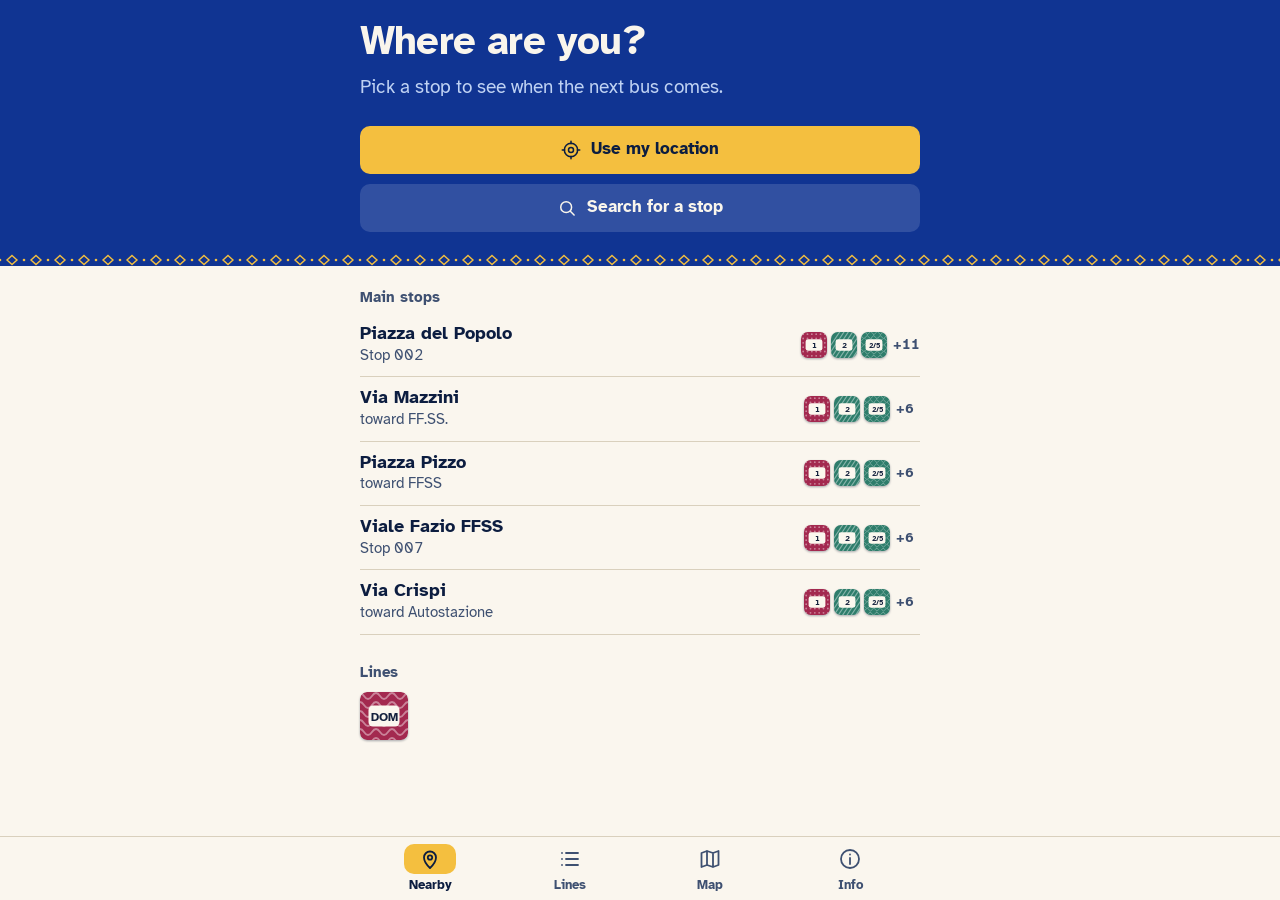
==== index.html @ 6d6ad67c "Aggiunge la PWA Marsala TPL: orari, linee, mappa e bus in servizio App statica mobile-first per il t" ====
<!doctype html>
<html lang="it">
<head>
<meta charset="utf-8">
<meta name="viewport" content="width=device-width, initial-scale=1, viewport-fit=cover">
<title>Marsala TPL</title>
<meta name="description" content="Orari e fermate del trasporto pubblico locale di Marsala: quando passa il prossimo bus, anche offline.">
<meta name="theme-color" content="#1B3A94">
<meta name="color-scheme" content="light dark">
<link rel="manifest" href="manifest.webmanifest">
<link rel="icon" href="img/favicon.ico" sizes="any">
<link rel="icon" type="image/png" href="img/favicon.png">
<link rel="apple-touch-icon" href="img/icon-192.png">
<link rel="preload" href="fonts/atkinson-hyperlegible-700.woff2" as="font" type="font/woff2" crossorigin>
<link rel="preload" href="dati/app.json" as="fetch" crossorigin>
<link rel="stylesheet" href="css/app.css">
</head>
<body>
<a class="skip" href="#app">Vai al contenuto</a>
<main id="app" class="app" tabindex="-1"><p class="boot" role="status">Marsala TPL…</p></main>
<nav id="tabs" class="tabs" aria-label="Marsala TPL"></nav>
<noscript><p class="boot">Per usare Marsala TPL serve JavaScript.</p></noscript>
<script type="module" src="js/app.js"></script>
</body>
</html>
---- css/app.css ----
/* Marsala TPL — direzione "maiolica siciliana".
   Smalto bianco caldo, cobalto a scala di pagina, ocra per il prossimo bus, verde rame per i mezzi in movimento,
   terracotta per gli avvisi. Atkinson Hyperlegible: pensato per la leggibilità, anche al sole. */

@font-face { font-family: "Atkinson Hyperlegible"; src: url("../fonts/atkinson-hyperlegible-400.woff2") format("woff2"); font-weight: 400; font-display: swap; }
@font-face { font-family: "Atkinson Hyperlegible"; src: url("../fonts/atkinson-hyperlegible-700.woff2") format("woff2"); font-weight: 700; font-display: swap; }

:root {
  color-scheme: light dark;
  /* chiaro: smalto */
  --glaze: oklch(97.5% 0.012 85);
  --glaze-2: oklch(94.5% 0.02 85);
  --ink: oklch(24% 0.07 262);
  --ink-2: oklch(43% 0.06 262);
  --line: oklch(86% 0.028 85);
  --edge: oklch(58% 0.05 262);
  --cobalt: oklch(37% 0.16 264);
  --cobalt-hi: oklch(48% 0.18 262);
  --on-cobalt: oklch(97% 0.012 85);
  --on-cobalt-2: oklch(86% 0.05 262);
  --ocra: oklch(83% 0.15 85);
  --ocra-soft: oklch(94% 0.06 88);
  --rame: oklch(50% 0.1 172);
  --terra: oklch(48% 0.15 38);
  --terra-soft: oklch(94% 0.04 45);
  --focus: oklch(48% 0.18 262);

  --r: 10px;
  --tabs-h: 64px;
  --col: 560px;
  --gut: max(16px, calc((100% - var(--col)) / 2));
  --font: "Atkinson Hyperlegible", system-ui, -apple-system, "Segoe UI", Roboto, sans-serif;
  --ease: cubic-bezier(0.16, 1, 0.3, 1);
}

@media (prefers-color-scheme: dark) {
  :root:not([data-theme="light"]) {
    --glaze: oklch(19% 0.045 264);
    --glaze-2: oklch(25% 0.055 264);
    --ink: oklch(95% 0.012 85);
    --ink-2: oklch(77% 0.04 262);
    --line: oklch(33% 0.055 264);
    --edge: oklch(58% 0.07 264);
    --cobalt: oklch(31% 0.15 264);
    --cobalt-hi: oklch(72% 0.13 262);
    --ocra-soft: oklch(30% 0.05 85);
    --rame: oklch(70% 0.11 172);
    --terra: oklch(74% 0.13 45);
    --terra-soft: oklch(28% 0.06 40);
    --focus: oklch(80% 0.12 262);
  }
}
:root[data-theme="dark"] {
  --glaze: oklch(19% 0.045 264);
  --glaze-2: oklch(25% 0.055 264);
  --ink: oklch(95% 0.012 85);
  --ink-2: oklch(77% 0.04 262);
  --line: oklch(33% 0.055 264);
  --edge: oklch(58% 0.07 264);
  --cobalt: oklch(31% 0.15 264);
  --cobalt-hi: oklch(72% 0.13 262);
  --ocra-soft: oklch(30% 0.05 85);
  --rame: oklch(70% 0.11 172);
  --terra: oklch(74% 0.13 45);
  --terra-soft: oklch(28% 0.06 40);
  --focus: oklch(80% 0.12 262);
}

*, *::before, *::after { box-sizing: border-box; }
html { -webkit-text-size-adjust: 100%; text-size-adjust: 100%; scrollbar-color: var(--line) transparent; }
body {
  margin: 0; min-height: 100dvh; background: var(--glaze); color: var(--ink);
  font: 400 17px/1.45 var(--font); font-variant-numeric: tabular-nums;
  -webkit-tap-highlight-color: transparent;
}
::selection { background: var(--ocra); color: oklch(24% 0.07 262); }
input { caret-color: var(--cobalt-hi); accent-color: var(--cobalt); }
a { color: inherit; }
button { font: inherit; color: inherit; }
:focus-visible { outline: 3px solid var(--focus); outline-offset: 2px; border-radius: 4px; }
.hero :focus-visible { outline-color: var(--ocra); }
.ico { flex: none; }
.tile { flex: none; display: block; border-radius: 7px; filter: drop-shadow(0 1px 1px oklch(20% 0.05 262 / 0.35)); }
.sr { position: absolute; width: 1px; height: 1px; overflow: hidden; clip-path: inset(50%); white-space: nowrap; }
.skip { position: absolute; left: 8px; top: -60px; z-index: 10; background: var(--ocra); color: oklch(24% 0.07 262); padding: 10px 14px; border-radius: var(--r); }
.skip:focus { top: 8px; }
.boot { padding: 40px var(--gut); color: var(--ink-2); }
.muted { color: var(--ink-2); }

/* ---------- guscio ---------- */
.app { display: block; padding-bottom: calc(var(--tabs-h) + env(safe-area-inset-bottom) + 28px); outline: none; }
.app > * { padding-inline: var(--gut); }
.app > .map-wrap { padding: 0; }

.tabs {
  position: fixed; inset: auto 0 0 0; z-index: 5; display: grid; grid-template-columns: repeat(4, 1fr);
  min-height: calc(var(--tabs-h) + env(safe-area-inset-bottom)); padding-bottom: env(safe-area-inset-bottom);
  padding-inline: max(0px, calc((100% - var(--col)) / 2));
  background: var(--glaze); border-top: 1px solid var(--line);
}
.tabs a { display: flex; flex-direction: column; align-items: center; justify-content: center; gap: 2px; min-height: 48px; padding: 6px 0 4px; text-decoration: none; color: var(--ink-2); font-size: 13px; font-weight: 700; }
.tabs a .ico { padding: 3px 14px; box-sizing: content-box; border-radius: var(--r); transition: background-color 0.2s var(--ease); }
.tabs a[aria-current] { color: var(--ink); }
.tabs a[aria-current] .ico { background: var(--ocra); color: oklch(24% 0.07 262); }

/* ---------- campo cobalto ---------- */
.hero {
  position: relative; background: var(--cobalt); color: var(--on-cobalt);
  padding-top: calc(env(safe-area-inset-top) + 20px); padding-bottom: 34px;
}
/* striscia di piastrelle sul bordo inferiore del campo: il colore segue lo stato (ok / avviso / offline) */
.hero { --strip: oklch(83% 0.15 85); overflow: hidden; }
.hero[data-strip="warn"] { --strip: oklch(74% 0.15 45); }
.hero[data-strip="offline"] { --strip: oklch(80% 0.04 262); }
.hero::after {
  content: ""; position: absolute; left: 0; right: 0; bottom: 0; height: 12px; background: var(--strip);
  -webkit-mask: url("data:image/svg+xml,%3Csvg xmlns='http://www.w3.org/2000/svg' width='24' height='12' viewBox='0 0 24 12'%3E%3Cpath d='M12 1.500l5 4.500-5 4.500-5-4.500z' fill='none' stroke='%23000' stroke-width='1.400'/%3E%3Ccircle cx='0' cy='6' r='1.300'/%3E%3Ccircle cx='24' cy='6' r='1.300'/%3E%3C/svg%3E") repeat-x left center / 24px 12px;
  mask: url("data:image/svg+xml,%3Csvg xmlns='http://www.w3.org/2000/svg' width='24' height='12' viewBox='0 0 24 12'%3E%3Cpath d='M12 1.500l5 4.500-5 4.500-5-4.500z' fill='none' stroke='%23000' stroke-width='1.400'/%3E%3Ccircle cx='0' cy='6' r='1.300'/%3E%3Ccircle cx='24' cy='6' r='1.300'/%3E%3C/svg%3E") repeat-x left center / 24px 12px;
}
.hero[data-strip="offline"]::after { opacity: 0.6; }
/* campo di motivo: stesso disegno della piastrella della linea, grande e tenue */
.hero > * { position: relative; }
.hero > .field { position: absolute; right: -50px; top: -30px; width: 380px; height: 380px; color: var(--on-cobalt); opacity: 0.2; pointer-events: none; -webkit-mask-image: radial-gradient(circle at 78% 30%, #000 8%, transparent 62%); mask-image: radial-gradient(circle at 78% 30%, #000 8%, transparent 62%); }
.hero-top { display: flex; align-items: flex-start; justify-content: space-between; gap: 12px; }
.stopname { min-width: 0; }
.stopname h1 { margin: 0; font-size: 22px; line-height: 1.15; font-weight: 700; text-wrap: balance; overflow-wrap: anywhere; }
.dir { margin: 4px 0 0; font-size: 16px; color: var(--on-cobalt-2); }
.hero-actions { display: flex; gap: 6px; flex: none; }
.icon-btn {
  display: grid; place-items: center; width: 44px; height: 44px; border: 0; border-radius: var(--r); cursor: pointer;
  background: oklch(100% 0 0 / 0.12); color: var(--on-cobalt); transition: background-color 0.15s;
}
.icon-btn:hover { background: oklch(100% 0 0 / 0.2); }
.icon-btn[aria-pressed="true"] { color: var(--ocra); }

.next { margin-top: 22px; }
.next-line { display: flex; align-items: center; gap: 12px; }
.next-head { margin: 0; font-size: 20px; line-height: 1.2; font-weight: 700; text-wrap: balance; overflow-wrap: anywhere; }
.next-when { display: flex; align-items: baseline; gap: 10px; margin: 6px 0 0; color: var(--ocra); line-height: 1; }
.next-when .num { font-size: clamp(64px, 22vw, 96px); font-weight: 700; letter-spacing: -0.03em; }
.next-when .unit { font-size: 28px; font-weight: 700; color: var(--on-cobalt); }
.next-sub { display: flex; align-items: center; gap: 8px; margin: 12px 0 0; font-size: 16px; color: var(--on-cobalt-2); }
.next-empty { padding-top: 6px; }
.empty-title { margin: 0; font-size: 24px; line-height: 1.2; font-weight: 700; text-wrap: balance; }
.empty-sub { margin: 8px 0 0; font-size: 18px; color: var(--ocra); }
.block .empty-title { color: var(--ink); }

.hero-first h1 { margin: 0; font-size: 40px; line-height: 1.05; font-weight: 700; letter-spacing: -0.02em; }
.lead { margin: 12px 0 0; font-size: 19px; color: var(--on-cobalt-2); max-width: 32ch; }
.hero-line { padding-bottom: 30px; }
.back { display: inline-flex; align-items: center; gap: 4px; min-height: 44px; margin-left: -6px; padding-right: 10px; text-decoration: none; color: var(--on-cobalt-2); font-weight: 700; }
.line-head { display: flex; align-items: center; gap: 14px; margin: 6px 0 18px; }
.line-head h1 { margin: 0; font-size: 24px; line-height: 1.15; font-weight: 700; text-wrap: balance; }

/* ---------- pulsanti ---------- */
.btn {
  display: inline-flex; align-items: center; justify-content: center; gap: 10px; min-height: 48px; padding: 0 18px;
  border: 0; border-radius: var(--r); background: var(--cobalt); color: var(--on-cobalt); font-weight: 700; font-size: 17px; text-decoration: none; cursor: pointer;
  transition: transform 0.15s var(--ease), background-color 0.15s;
}
.btn:active { transform: translateY(1px); }
.btn-quiet { background: var(--glaze-2); color: var(--ink); }
.btn-on-field { background: var(--ocra); color: oklch(24% 0.07 262); }
.actions { display: flex; flex-wrap: wrap; gap: 10px; padding-block: 20px 4px; }
.actions-hero { flex-direction: column; align-items: stretch; padding: 24px 0 0; }
.actions-hero .btn-quiet { background: oklch(100% 0 0 / 0.14); color: var(--on-cobalt); }
.actions-hero .btn:first-child { background: var(--ocra); color: oklch(24% 0.07 262); }
.note { margin: 10px 0 0; color: var(--ink-2); font-size: 16px; }
.note-hero { color: var(--on-cobalt-2); }

/* ---------- avvisi ---------- */
.banner { margin: 0; padding-block: 11px; background: var(--ocra-soft); color: var(--ink); font-size: 15px; font-weight: 700; }
.banner.warn { background: var(--terra-soft); color: var(--terra); }

/* ---------- liste ---------- */
.block { padding-block: 22px 6px; }
.block h2 { margin: 26px 0 6px; font-size: 15px; line-height: 1.3; font-weight: 700; color: var(--ink-2); }
.block > h2:first-child, .block > .h1 + h2 { margin-top: 0; }
.h1 { margin: 0 0 18px; font-size: 30px; line-height: 1.1; font-weight: 700; letter-spacing: -0.01em; }
.plain { list-style: none; margin: 0; padding: 0; }
.dim .row-title { color: var(--ink-2); }

.dep-link, .row {
  display: grid; align-items: center; gap: 14px; min-height: 64px; padding-block: 10px; text-decoration: none;
  border-bottom: 1px solid var(--line);
}
.dep-link { grid-template-columns: auto 1fr auto; }
.deps { margin-inline: calc(var(--gut) * -1); }
.deps .dep-link { margin-inline: var(--gut); }
.dep-main { display: flex; flex-direction: column; min-width: 0; }
.dep-when { display: flex; flex-direction: column; align-items: flex-end; line-height: 1.15; }
.dep-first { font-size: 24px; font-weight: 700; letter-spacing: -0.01em; }
.dep-second { font-size: 15px; color: var(--ink-2); }
.dep-head { font-size: 18px; font-weight: 700; line-height: 1.2; overflow-wrap: anywhere; }

.row { grid-template-columns: 1fr auto; }
.row:has(> .tile) { grid-template-columns: auto 1fr auto; }
.row-main { display: flex; flex-direction: column; min-width: 0; }
.row-title { font-size: 18px; font-weight: 700; line-height: 1.2; overflow-wrap: anywhere; }
.row-sub { font-size: 15px; color: var(--ink-2); }
.row-tiles { display: flex; align-items: center; justify-content: flex-end; gap: 4px; }
.more { min-width: 26px; padding-left: 2px; font-size: 14px; font-weight: 700; color: var(--ink-2); }
.chev { color: var(--ink-2); display: grid; }
.row:hover .row-title, .dep-link:hover .dep-head { text-decoration: underline; text-underline-offset: 3px; }

.tile-row { list-style: none; display: flex; flex-wrap: wrap; gap: 8px; margin: 10px 0 0; padding: 0; }
.tile-row a { display: block; border-radius: 8px; }

/* ---------- ricerca ---------- */
.field { display: flex; align-items: center; gap: 10px; min-height: 52px; padding: 0 14px; border: 2px solid var(--edge); border-radius: var(--r); background: var(--glaze-2); color: var(--ink-2); }
.field:focus-within { border-color: var(--cobalt-hi); color: var(--ink); }
.field input { flex: 1; min-width: 0; border: 0; outline: 0; background: transparent; color: var(--ink); font: inherit; font-size: 18px; padding: 12px 0; }
.field input::placeholder { color: var(--ink-2); opacity: 0.8; }
#results { margin-top: 10px; }

/* ---------- linea ---------- */
.seg { display: flex; gap: 0; margin-block: 18px 0; }
.seg button { flex: 1; min-height: 48px; padding: 6px 10px; border: 2px solid var(--cobalt-hi); background: transparent; color: var(--ink); font-weight: 700; font-size: 15px; line-height: 1.2; cursor: pointer; text-wrap: balance; }
.seg button:first-child { border-radius: var(--r) 0 0 var(--r); }
.seg button:last-child { border-radius: 0 var(--r) var(--r) 0; }
.seg button + button { border-left-width: 0; }
.seg button[aria-selected="true"], .seg button[aria-checked="true"] { background: var(--cobalt); border-color: var(--cobalt); color: var(--on-cobalt); }
.seg-inline { padding-inline: 0; margin-block: 6px 0; }
.app > .seg { padding-inline: var(--gut); }

.chips { list-style: none; display: flex; gap: 8px; margin: 8px calc(var(--gut) * -1) 0; padding: 4px var(--gut) 8px; overflow-x: auto; scroll-snap-type: x proximity; }
.chips li { scroll-snap-align: start; }
.chips button { min-width: 64px; min-height: 44px; padding: 0 12px; border: 2px solid var(--edge); border-radius: var(--r); background: var(--glaze); font-size: 17px; font-weight: 700; cursor: pointer; }
.chips button[aria-selected="true"] { background: var(--ocra); border-color: var(--ocra); color: oklch(24% 0.07 262); }

.route-stops { list-style: none; margin: 8px 0 0; padding: 0; }
.route-stops li { position: relative; padding-left: 30px; }
.route-stops li::before { content: ""; position: absolute; left: 7px; top: 0; bottom: 0; width: 2px; background: var(--cobalt-hi); opacity: 0.55; }
.route-stops li.first::before { top: 50%; }
.route-stops li.last::before { bottom: 50%; }
.route-stops li::after { content: ""; position: absolute; left: 2px; top: 50%; width: 12px; height: 12px; margin-top: -6px; border-radius: 50%; background: var(--glaze); border: 3px solid var(--cobalt-hi); }
.route-stops li.first::after, .route-stops li.last::after { background: var(--cobalt); }
.route-stops a { display: flex; align-items: center; justify-content: space-between; gap: 12px; min-height: 48px; padding-block: 8px; text-decoration: none; }
.route-stops .st-time { font-weight: 700; }
.route-stops li.past a { color: var(--ink-2); }

/* ---------- mappa ---------- */
.map-wrap { position: relative; height: calc(100dvh - var(--tabs-h) - env(safe-area-inset-bottom)); margin-bottom: calc(-1 * (var(--tabs-h) + env(safe-area-inset-bottom) + 28px)); }
#map { position: absolute; inset: 0; }
.map-bar { position: absolute; left: 12px; right: 64px; top: calc(env(safe-area-inset-top) + 12px); }
.chip { display: inline-flex; align-items: center; gap: 8px; margin: 0; padding: 9px 14px; border-radius: var(--r); background: var(--glaze); color: var(--ink); font-size: 15px; font-weight: 700; line-height: 1.25; box-shadow: 0 2px 10px oklch(20% 0.05 262 / 0.28); }
.chip.live::before { content: ""; width: 12px; height: 12px; border-radius: 50%; background: var(--rame); box-shadow: 0 0 0 3px var(--glaze), 0 0 0 5px var(--rame); margin-right: 4px; }
.map-msg { position: absolute; inset: 40% 24px auto; margin: 0; padding: 16px; border-radius: var(--r); background: var(--glaze); text-align: center; font-weight: 700; box-shadow: 0 2px 10px oklch(20% 0.05 262 / 0.28); }

#toast { position: fixed; left: 50%; bottom: calc(var(--tabs-h) + env(safe-area-inset-bottom) + 16px); transform: translate(-50%, 12px); margin: 0; padding: 12px 18px; border-radius: var(--r); background: var(--ink); color: var(--glaze); font-weight: 700; opacity: 0; pointer-events: none; transition: opacity 0.2s, transform 0.3s var(--ease); z-index: 9; }
#toast.show { opacity: 1; transform: translate(-50%, 0); }

/* ---------- movimento: un solo momento, all'apertura di una schermata ---------- */
@keyframes rise { from { opacity: 0; transform: translateY(14px); } to { opacity: 1; transform: none; } }
.app.enter .next-when .num, .app.enter .empty-title { animation: rise 0.55s var(--ease) both; }
.app.enter .next-head { animation: rise 0.45s var(--ease) both; }

@media (prefers-reduced-motion: reduce) {
  *, *::before, *::after { animation: none !important; transition: none !important; }
}
@media (min-width: 700px) {
  .next-when .num { font-size: 96px; }
  .stopname h1 { font-size: 30px; }
}
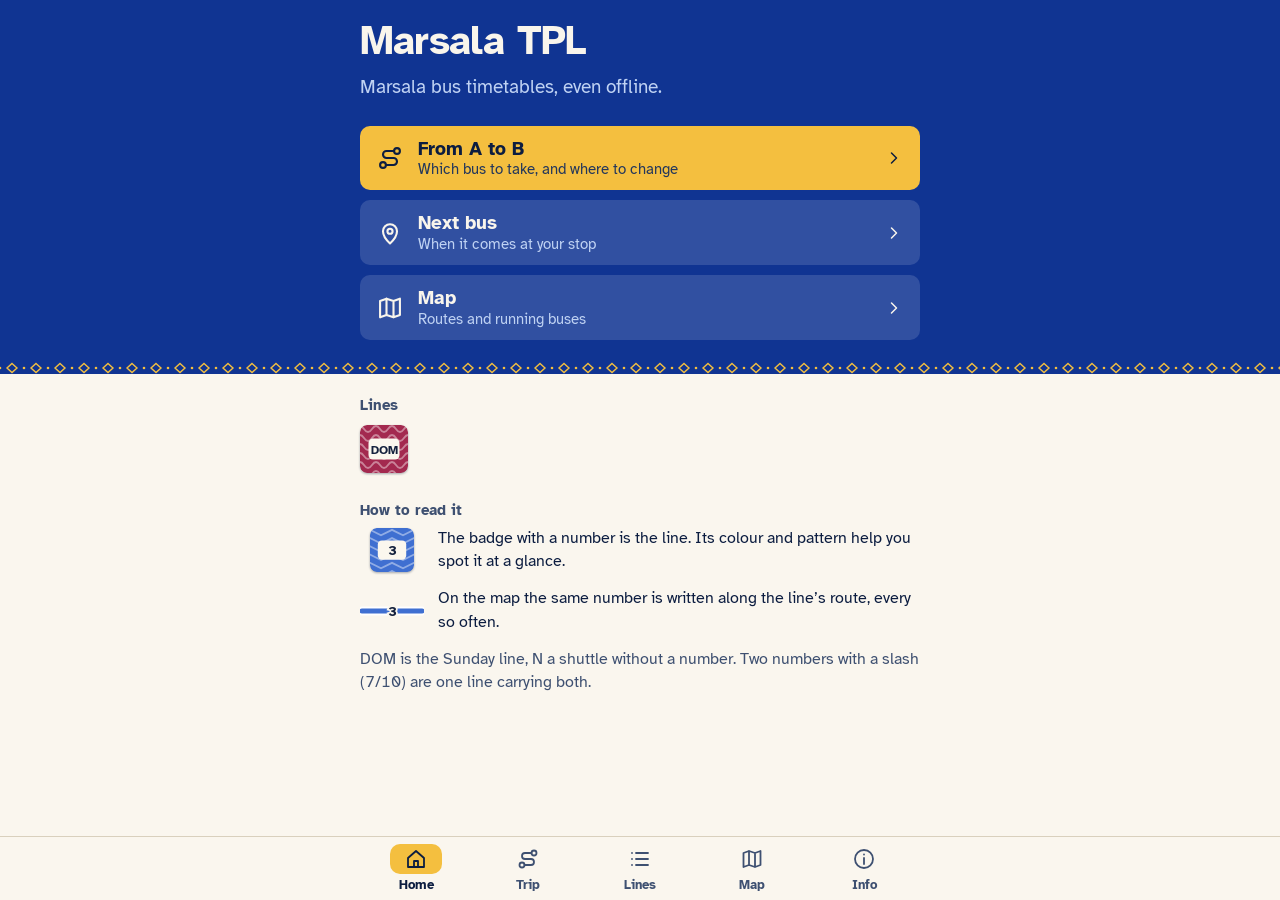
==== commit d4eb8650: "upgrade" ====
--- a/index.html
+++ b/index.html
@@ -14,6 +14,17 @@
 <link rel="preload" href="fonts/atkinson-hyperlegible-700.woff2" as="font" type="font/woff2" crossorigin>
 <link rel="preload" href="dati/app.json" as="fetch" crossorigin>
 <link rel="stylesheet" href="css/app.css">
+
+	 <!-- Google tag (gtag.js) -->
+<script async src="https://www.googletagmanager.com/gtag/js?id=G-KHR1GHDRQS"></script>
+<script>
+  window.dataLayer = window.dataLayer || [];
+  function gtag(){dataLayer.push(arguments);}
+  gtag('js', new Date());
+
+  gtag('config', 'G-KHR1GHDRQS');
+</script>	
+
 </head>
 <body>
 <a class="skip" href="#app">Vai al contenuto</a>
--- a/css/app.css
+++ b/css/app.css
@@ -93,7 +93,7 @@
 .app > .map-wrap { padding: 0; }
 
 .tabs {
-  position: fixed; inset: auto 0 0 0; z-index: 5; display: grid; grid-template-columns: repeat(4, 1fr);
+  position: fixed; inset: auto 0 0 0; z-index: 5; display: grid; grid-template-columns: repeat(5, 1fr);
   min-height: calc(var(--tabs-h) + env(safe-area-inset-bottom)); padding-bottom: env(safe-area-inset-bottom);
   padding-inline: max(0px, calc((100% - var(--col)) / 2));
   background: var(--glaze); border-top: 1px solid var(--line);
@@ -262,3 +262,103 @@
   .next-when .num { font-size: 96px; }
   .stopname h1 { font-size: 30px; }
 }
+
+/* ---------- home ---------- */
+.hero-first .home-cards { display: grid; gap: 10px; margin-top: 24px; padding: 0; }
+.card {
+  display: grid; grid-template-columns: auto 1fr auto; align-items: center; gap: 14px; min-height: 64px; padding: 12px 16px;
+  border-radius: var(--r); background: oklch(100% 0 0 / 0.14); color: var(--on-cobalt); text-decoration: none;
+  transition: transform 0.15s var(--ease), background-color 0.15s;
+}
+.card:hover { background: oklch(100% 0 0 / 0.22); }
+.card:active { transform: translateY(1px); }
+.card-text { display: flex; flex-direction: column; min-width: 0; line-height: 1.2; }
+.card-text b { font-size: 19px; }
+.card-text small { font-size: 15px; color: var(--on-cobalt-2); }
+.card-main { background: var(--ocra); color: oklch(24% 0.07 262); }
+.card-main:hover { background: var(--ocra); filter: brightness(1.04); }
+.card-main .card-text small { color: oklch(34% 0.07 262); }
+.howto { display: grid; gap: 14px; }
+.how-row { display: grid; grid-template-columns: 64px 1fr; align-items: center; gap: 14px; }
+.how-row p, .howto > p { margin: 0; font-size: 16px; }
+.how-row .tile { justify-self: center; }
+.sample { display: block; }
+
+/* ---------- pianificatore ---------- */
+.plan-h1 { margin: 6px 0 0; font-size: 32px; line-height: 1.1; font-weight: 700; letter-spacing: -0.01em; }
+.hero-plan .lead { max-width: 40ch; font-size: 17px; }
+.plan-form { padding-top: 20px; }
+.pf-label { display: block; margin-bottom: 6px; font-size: 15px; font-weight: 700; color: var(--ink-2); }
+.pf-list { margin-top: 2px; }
+.pf-list:empty { display: none; }
+.row-btn { width: 100%; border: 0; border-bottom: 1px solid var(--line); background: transparent; text-align: left; cursor: pointer; color: inherit; font: inherit; }
+.row-btn .row-title { display: inline-flex; align-items: center; gap: 8px; }
+.swap-row { display: flex; justify-content: flex-end; margin: 2px 0; }
+.icon-btn-quiet { background: var(--glaze-2); color: var(--ink); font-size: 26px; line-height: 1; }
+.icon-btn-quiet:hover { background: var(--line); }
+.pf-time { display: flex; flex-wrap: wrap; align-items: center; gap: 12px; margin-top: 14px; }
+.pf-time .seg { margin: 0; }
+.time-in { min-height: 48px; padding: 0 12px; border: 2px solid var(--edge); border-radius: var(--r); background: var(--glaze-2); color: var(--ink); font: inherit; font-size: 18px; font-weight: 700; }
+.time-in[hidden] { display: none; }
+.plan-out { padding-top: 8px; }
+.opts { display: grid; gap: 12px; }
+.opt { border: 2px solid var(--line); border-radius: var(--r); background: var(--glaze); }
+.opt[open] { border-color: var(--cobalt-hi); }
+.opt summary { display: flex; flex-wrap: wrap; align-items: center; justify-content: space-between; gap: 8px 12px; min-height: 64px; padding: 12px 14px; cursor: pointer; list-style: none; }
+.opt summary::-webkit-details-marker { display: none; }
+.opt-head { display: flex; flex-direction: column; line-height: 1.2; }
+.opt-time { font-size: 22px; font-weight: 700; letter-spacing: -0.01em; }
+.opt-meta { font-size: 15px; color: var(--ink-2); }
+.opt-tiles { display: flex; align-items: center; gap: 4px; }
+.plus { color: var(--ink-2); font-weight: 700; }
+.steps { list-style: none; margin: 0; padding: 4px 14px 16px; }
+.step { position: relative; display: grid; grid-template-columns: 34px 1fr; gap: 10px; padding-block: 8px; font-size: 16px; }
+.step::before { content: ""; position: absolute; left: 16px; top: 0; bottom: 0; width: 2px; background: var(--cobalt-hi); opacity: 0.4; }
+.step:first-child::before { top: 20px; }
+.step-end::before { bottom: calc(100% - 20px); }
+.step-dot { justify-self: center; align-self: start; margin-top: 7px; width: 10px; height: 10px; border-radius: 50%; background: var(--glaze); border: 3px solid var(--cobalt-hi); position: relative; z-index: 1; }
+.step-tile { position: relative; z-index: 1; }
+.step-body { display: flex; flex-direction: column; gap: 2px; min-width: 0; overflow-wrap: anywhere; }
+.step-sub { font-size: 15px; color: var(--ink-2); }
+.step-walk .step-body { color: var(--ink-2); }
+
+/* ---------- mappa: legenda e logo ---------- */
+.legend-btn {
+  position: absolute; left: 12px; bottom: 28px; display: inline-flex; align-items: center; gap: 8px; min-height: 44px; padding: 0 14px;
+  border: 0; border-radius: var(--r); background: var(--glaze); color: var(--ink); font-weight: 700; font-size: 15px; cursor: pointer;
+  box-shadow: 0 2px 10px oklch(20% 0.05 262 / 0.28);
+}
+.legend {
+  position: absolute; left: 12px; right: 12px; bottom: 82px; max-width: 420px; padding: 14px 16px 16px; border-radius: var(--r);
+  background: var(--glaze); color: var(--ink); box-shadow: 0 4px 18px oklch(20% 0.05 262 / 0.35); max-height: calc(100% - 160px); overflow: auto;
+}
+.legend[hidden] { display: none; }
+.legend-top { display: flex; align-items: center; justify-content: space-between; }
+.legend-top h2 { margin: 0; font-size: 18px; }
+.legend-list { list-style: none; margin: 10px 0 8px; padding: 0; display: grid; gap: 8px; }
+.legend-list li { display: grid; grid-template-columns: 64px 1fr; align-items: center; gap: 12px; font-size: 16px; }
+.legend .muted { margin: 0; font-size: 14px; }
+.dot { display: block; justify-self: center; border-radius: 50%; }
+/* Sagome bus della legenda: stessi colori della mappa (senza linea: inchiostro; in scuro ocra con muso chiaro). */
+.bus-unk { fill: #14213D; }
+.bus-idle { fill: #8A93A6; fill-opacity: 0.6; }
+.bus-nose { fill: #14213D; }
+@media (prefers-color-scheme: dark) { :root:not([data-theme="light"]) .bus-unk { fill: #F2C14E; } :root:not([data-theme="light"]) .bus-nose { fill: #FBF7EE; } }
+:root[data-theme="dark"] .bus-unk { fill: #F2C14E; }
+:root[data-theme="dark"] .bus-nose { fill: #FBF7EE; }
+.dot-stop { width: 10px; height: 10px; background: #FBF7EE; box-shadow: 0 0 0 2px #1B3A94; }
+.dot-me { width: 14px; height: 14px; background: #1B3A94; box-shadow: 0 0 0 3px #fff, 0 0 0 10px rgb(27 58 148 / 0.22); }
+.osd { position: absolute; right: 10px; bottom: 36px; display: block; padding: 5px; border-radius: var(--r); background: oklch(100% 0 0 / 0.92); box-shadow: 0 2px 10px oklch(20% 0.05 262 / 0.28); line-height: 0; }
+.osd img { display: block; width: 36px; height: auto; }
+.pf-time .seg button { white-space: nowrap; padding-inline: 18px; }
+
+/* Mezzo sulla linea */
+.bus-track p { margin: 0 0 6px; }
+.bus-track { position: sticky; top: 0; z-index: 5; background: var(--glaze); border-bottom: 2px solid var(--line); }
+.bus-where { display: flex; align-items: center; gap: 10px; font-size: 1.25rem; font-weight: 700; color: var(--ink); }
+.bus-meta { color: var(--ink-2); font-size: 0.875rem; }
+.route-stops li.here a { font-weight: 700; }
+.route-stops li.here::after { background: var(--ocra); border-color: var(--cobalt); box-shadow: 0 0 0 4px rgba(242, 193, 78, 0.45); }
+.route-stops li.bus-between { padding-block: 6px; min-height: 36px; display: flex; align-items: center; font-weight: 700; }
+.route-stops li.bus-between::after { display: none; }
+.route-stops li.bus-between span { display: inline-flex; align-items: center; gap: 6px; background: var(--ocra); color: oklch(24% 0.07 262); padding: 4px 10px; border-radius: 999px; }
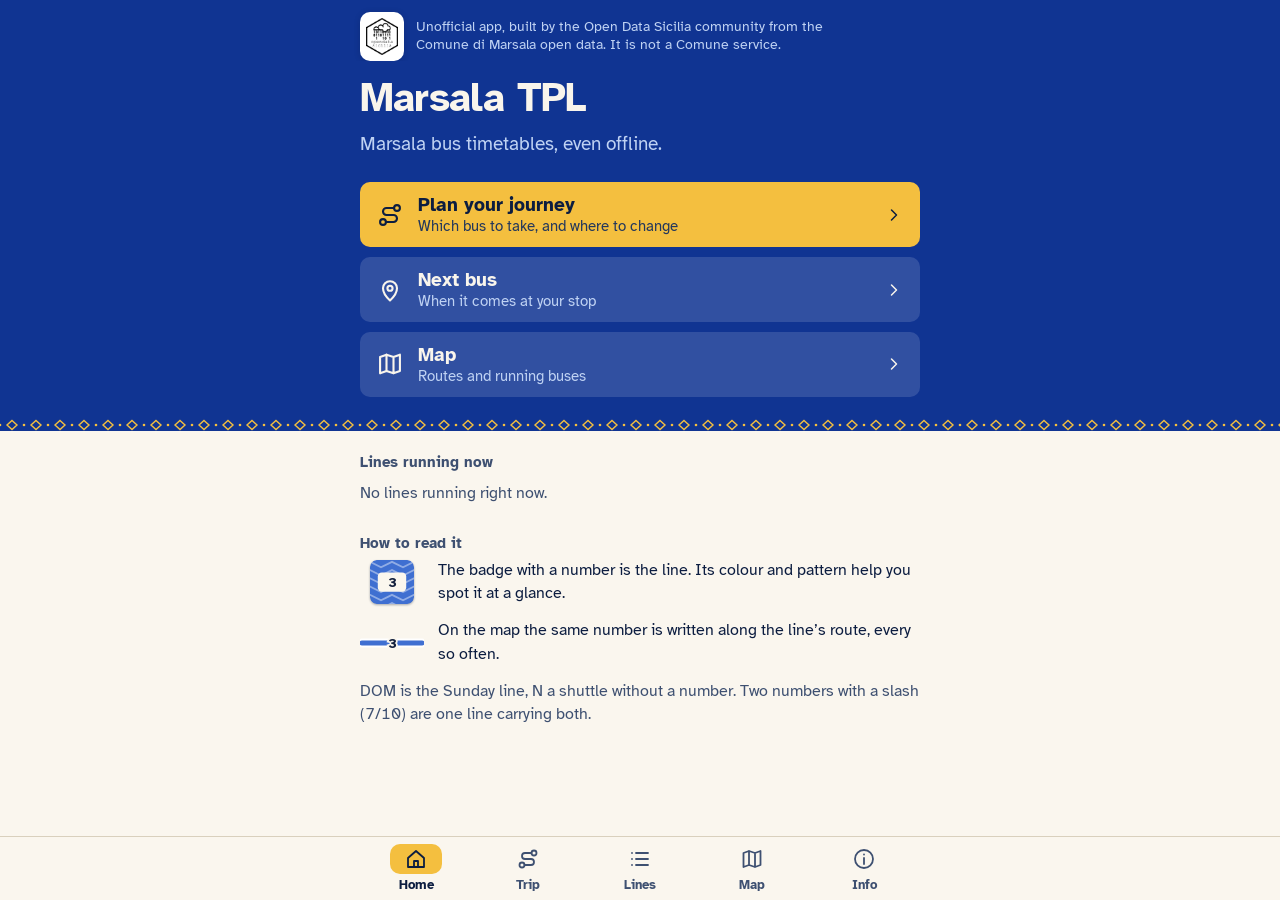
==== commit 27882e7e: "upgrade" ====
--- a/index.html
+++ b/index.html
@@ -5,6 +5,18 @@
 <meta name="viewport" content="width=device-width, initial-scale=1, viewport-fit=cover">
 <title>Marsala TPL</title>
 <meta name="description" content="Orari e fermate del trasporto pubblico locale di Marsala: quando passa il prossimo bus, anche offline.">
+<meta property="og:type" content="website">
+<meta property="og:locale" content="it_IT">
+<meta property="og:site_name" content="Marsala TPL">
+<meta property="og:title" content="Marsala TPL · Quando passa il bus a Marsala?">
+<meta property="og:description" content="Orari, fermate e mappa delle linee del trasporto pubblico locale di Marsala, anche offline. App della community Open Data Sicilia.">
+<meta property="og:url" content="https://palermohub.github.io/marsala_tpl/">
+<meta property="og:image" content="https://palermohub.github.io/marsala_tpl/img/social.png">
+<meta property="og:image:width" content="1200">
+<meta property="og:image:height" content="630">
+<meta property="og:image:alt" content="Mappa di Marsala con le linee, le fermate e i bus del trasporto pubblico locale">
+<meta name="twitter:card" content="summary_large_image">
+<meta name="twitter:image" content="https://palermohub.github.io/marsala_tpl/img/social.png">
 <meta name="theme-color" content="#1B3A94">
 <meta name="color-scheme" content="light dark">
 <link rel="manifest" href="manifest.webmanifest">
--- a/css/app.css
+++ b/css/app.css
@@ -362,3 +362,23 @@
 .route-stops li.bus-between { padding-block: 6px; min-height: 36px; display: flex; align-items: center; font-weight: 700; }
 .route-stops li.bus-between::after { display: none; }
 .route-stops li.bus-between span { display: inline-flex; align-items: center; gap: 6px; background: var(--ocra); color: oklch(24% 0.07 262); padding: 4px 10px; border-radius: 999px; }
+
+.bus-alt { margin: 4px 0 8px; }
+
+/* ---------- home: avviso community ---------- */
+.community { display: flex; align-items: center; gap: 12px; padding-top: calc(env(safe-area-inset-top) + 12px); padding-bottom: 0; background: var(--cobalt); color: var(--on-cobalt-2); font-size: 14px; line-height: 1.35; }
+.community p { margin: 0; max-width: 46ch; }
+.osd-chip { flex: none; display: block; padding: 6px; border-radius: var(--r); background: oklch(100% 0 0); box-shadow: 0 1px 6px oklch(20% 0.05 262 / 0.2); line-height: 0; }
+.osd-chip img { display: block; width: 32px; height: auto; }
+
+.community + .hero-first { padding-top: 16px; }
+
+/* Riepilogo linea: giorno e statistiche */
+.line-stats { padding-top: 14px; }
+.day-pick { display: flex; align-items: center; gap: 10px; font-weight: 700; color: var(--ink-2); }
+.day-pick input { min-height: 44px; padding: 6px 10px; border: 2px solid var(--cobalt-hi); border-radius: var(--r); background: transparent; color: var(--ink); font: inherit; }
+.stats { margin: 12px 0 0; display: grid; }
+.stats .stat { display: flex; justify-content: space-between; gap: 12px; padding: 10px 12px; }
+.stats .stat:nth-child(odd) { background: color-mix(in srgb, var(--ink) 6%, transparent); border-radius: var(--r); }
+.stats dt { color: var(--ink-2); }
+.stats dd { margin: 0; font-weight: 700; font-variant-numeric: tabular-nums; }
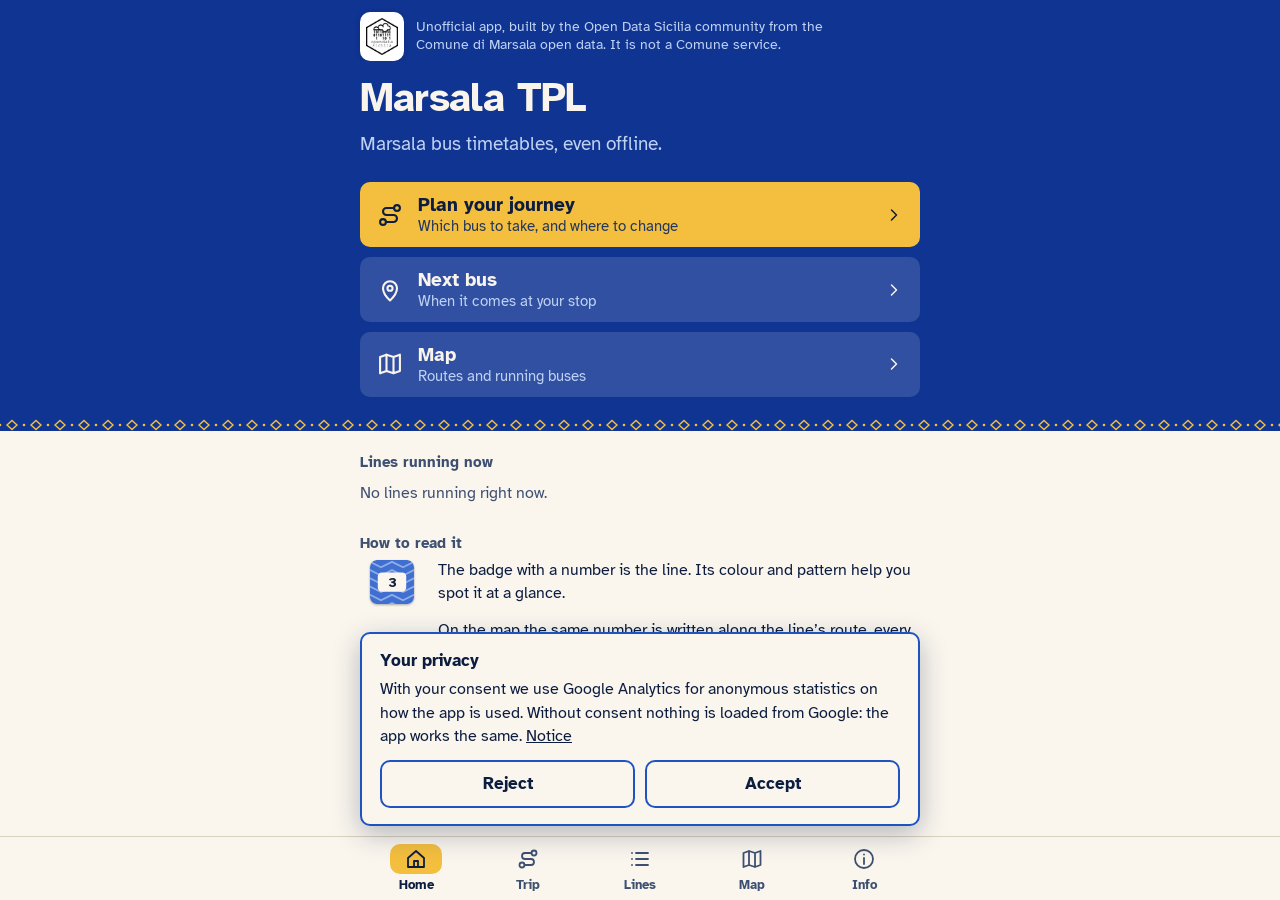
==== commit c416024d: "upgrade" ====
--- a/index.html
+++ b/index.html
@@ -27,15 +27,6 @@
 <link rel="preload" href="dati/app.json" as="fetch" crossorigin>
 <link rel="stylesheet" href="css/app.css">
 
-	 <!-- Google tag (gtag.js) -->
-<script async src="https://www.googletagmanager.com/gtag/js?id=G-KHR1GHDRQS"></script>
-<script>
-  window.dataLayer = window.dataLayer || [];
-  function gtag(){dataLayer.push(arguments);}
-  gtag('js', new Date());
-
-  gtag('config', 'G-KHR1GHDRQS');
-</script>	
 
 </head>
 <body>
--- a/css/app.css
+++ b/css/app.css
@@ -382,3 +382,13 @@
 .stats .stat:nth-child(odd) { background: color-mix(in srgb, var(--ink) 6%, transparent); border-radius: var(--r); }
 .stats dt { color: var(--ink-2); }
 .stats dd { margin: 0; font-weight: 700; font-variant-numeric: tabular-nums; }
+
+/* ---------- consenso e informativa privacy ---------- */
+.consent { position: fixed; inset-inline: 12px; bottom: calc(var(--tabs-h) + env(safe-area-inset-bottom) + 10px); max-width: var(--col); margin-inline: auto; max-height: 70vh; overflow: auto; padding: 16px 18px; border: 2px solid var(--cobalt-hi); border-radius: var(--r); background: var(--glaze); color: var(--ink); box-shadow: 0 8px 28px oklch(20% 0.08 262 / 0.28); z-index: 8; }
+.consent h2 { margin: 0 0 6px; font-size: 17px; line-height: 1.3; }
+.consent p { margin: 0 0 12px; font-size: 16px; line-height: 1.45; }
+.consent-btns { display: flex; gap: 10px; }
+.btn-choice { flex: 1; background: var(--glaze); color: var(--ink); border: 2px solid var(--cobalt-hi); }
+.h3 { margin: 18px 0 8px; font-size: 16px; font-weight: 700; }
+.prose p { line-height: 1.5; overflow-wrap: anywhere; }
+.back-ink { color: var(--cobalt-hi); }
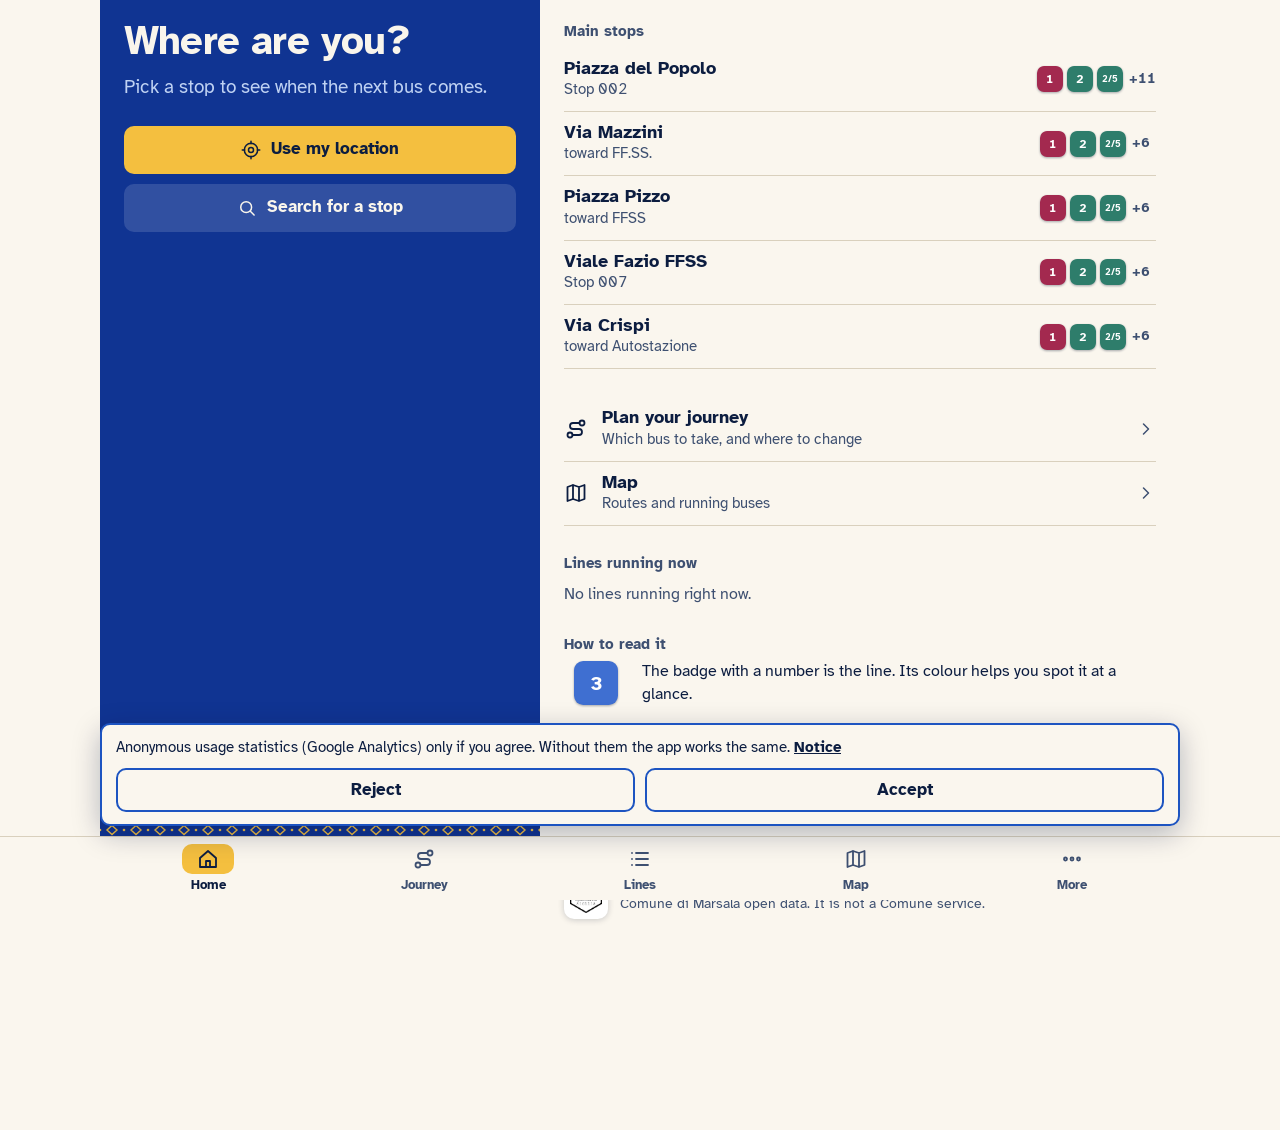
==== commit 3f4b51ea: "upgrade" ====
--- a/index.html
+++ b/index.html
@@ -4,6 +4,8 @@
 <meta charset="utf-8">
 <meta name="viewport" content="width=device-width, initial-scale=1, viewport-fit=cover">
 <title>Marsala TPL</title>
+
+
 <meta name="description" content="Orari e fermate del trasporto pubblico locale di Marsala: quando passa il prossimo bus, anche offline.">
 <meta property="og:type" content="website">
 <meta property="og:locale" content="it_IT">
@@ -17,6 +19,7 @@
 <meta property="og:image:alt" content="Mappa di Marsala con le linee, le fermate e i bus del trasporto pubblico locale">
 <meta name="twitter:card" content="summary_large_image">
 <meta name="twitter:image" content="https://palermohub.github.io/marsala_tpl/img/social.png">
+
 <meta name="theme-color" content="#1B3A94">
 <meta name="color-scheme" content="light dark">
 <link rel="manifest" href="manifest.webmanifest">
--- a/css/app.css
+++ b/css/app.css
@@ -25,7 +25,21 @@
   --terra-soft: oklch(94% 0.04 45);
   --focus: oklch(48% 0.18 262);
 
+  --on-ocra: oklch(24% 0.07 262); /* testo su ocra: resta indaco scuro in entrambi i temi */
   --r: 10px;
+  --r-sm: 4px;
+  --r-tile: 7px;
+  --r-lg: 14px;
+  --r-pill: 99px;
+  --shadow-float: 0 2px 10px oklch(20% 0.05 262 / 0.28);
+  --shadow-modal: 0 8px 28px oklch(20% 0.08 262 / 0.28);
+  --shadow-sheet: 0 4px 18px oklch(20% 0.05 262 / 0.35);
+  /* colori fissi della mappa e della legenda: uguali in JS (map.js) e non cambiano col tema */
+  --map-ink: #14213D;
+  --map-idle: #8A93A6;
+  --map-glaze: #FBF7EE;
+  --map-cobalt: #1B3A94;
+  --map-ocra: #F2C14E;
   --tabs-h: 64px;
   --col: 560px;
   --gut: max(16px, calc((100% - var(--col)) / 2));
@@ -73,22 +87,22 @@
   font: 400 17px/1.45 var(--font); font-variant-numeric: tabular-nums;
   -webkit-tap-highlight-color: transparent;
 }
-::selection { background: var(--ocra); color: oklch(24% 0.07 262); }
+::selection { background: var(--ocra); color: var(--on-ocra); }
 input { caret-color: var(--cobalt-hi); accent-color: var(--cobalt); }
 a { color: inherit; }
 button { font: inherit; color: inherit; }
-:focus-visible { outline: 3px solid var(--focus); outline-offset: 2px; border-radius: 4px; }
+:focus-visible { outline: 3px solid var(--focus); outline-offset: 2px; border-radius: var(--r-sm); }
 .hero :focus-visible { outline-color: var(--ocra); }
 .ico { flex: none; }
-.tile { flex: none; display: block; border-radius: 7px; filter: drop-shadow(0 1px 1px oklch(20% 0.05 262 / 0.35)); }
+.tile { flex: none; display: block; border-radius: var(--r-tile); filter: drop-shadow(0 1px 1px oklch(20% 0.05 262 / 0.35)); }
 .sr { position: absolute; width: 1px; height: 1px; overflow: hidden; clip-path: inset(50%); white-space: nowrap; }
-.skip { position: absolute; left: 8px; top: -60px; z-index: 10; background: var(--ocra); color: oklch(24% 0.07 262); padding: 10px 14px; border-radius: var(--r); }
+.skip { position: absolute; left: 8px; top: -60px; z-index: 10; background: var(--ocra); color: var(--on-ocra); padding: 10px 14px; border-radius: var(--r); }
 .skip:focus { top: 8px; }
 .boot { padding: 40px var(--gut); color: var(--ink-2); }
 .muted { color: var(--ink-2); }
 
 /* ---------- guscio ---------- */
-.app { display: block; padding-bottom: calc(var(--tabs-h) + env(safe-area-inset-bottom) + 28px); outline: none; }
+.app { display: block; padding-bottom: calc(var(--tabs-h) + env(safe-area-inset-bottom) + 28px + var(--consent-h, 0px)); outline: none; }
 .app > * { padding-inline: var(--gut); }
 .app > .map-wrap { padding: 0; }
 
@@ -100,16 +114,18 @@
 }
 .tabs a { display: flex; flex-direction: column; align-items: center; justify-content: center; gap: 2px; min-height: 48px; padding: 6px 0 4px; text-decoration: none; color: var(--ink-2); font-size: 13px; font-weight: 700; }
 .tabs a .ico { padding: 3px 14px; box-sizing: content-box; border-radius: var(--r); transition: background-color 0.2s var(--ease); }
+.tabs a { position: relative; }
 .tabs a[aria-current] { color: var(--ink); }
-.tabs a[aria-current] .ico { background: var(--ocra); color: oklch(24% 0.07 262); }
+.tab-badge { position: absolute; top: 3px; left: calc(50% + 6px); display: grid; place-items: center; min-width: 18px; height: 18px; padding-inline: 5px; border-radius: var(--r-pill); background: var(--terra); color: var(--glaze); font: 700 11px/1 var(--font); }
+.tabs a[aria-current] .ico { background: var(--ocra); color: var(--on-ocra); }
 
 /* ---------- campo cobalto ---------- */
 .hero {
   position: relative; background: var(--cobalt); color: var(--on-cobalt);
-  padding-top: calc(env(safe-area-inset-top) + 20px); padding-bottom: 34px;
+  padding-top: calc(env(safe-area-inset-top) + 20px); padding-bottom: 34px; overflow: hidden;
 }
 /* striscia di piastrelle sul bordo inferiore del campo: il colore segue lo stato (ok / avviso / offline) */
-.hero { --strip: oklch(83% 0.15 85); overflow: hidden; }
+.hero { --strip: oklch(83% 0.15 85); }
 .hero[data-strip="warn"] { --strip: oklch(74% 0.15 45); }
 .hero[data-strip="offline"] { --strip: oklch(80% 0.04 262); }
 .hero::after {
@@ -120,7 +136,13 @@
 .hero[data-strip="offline"]::after { opacity: 0.6; }
 /* campo di motivo: stesso disegno della piastrella della linea, grande e tenue */
 .hero > * { position: relative; }
-.hero > .field { position: absolute; right: -50px; top: -30px; width: 380px; height: 380px; color: var(--on-cobalt); opacity: 0.2; pointer-events: none; -webkit-mask-image: radial-gradient(circle at 78% 30%, #000 8%, transparent 62%); mask-image: radial-gradient(circle at 78% 30%, #000 8%, transparent 62%); }
+.hero > .field { position: absolute; right: -50px; top: -30px; width: 380px; height: 380px; color: var(--on-cobalt); opacity: 0.2; pointer-events: none; -webkit-mask-image: radial-gradient(circle at 78% 30%, black 8%, transparent 62%); mask-image: radial-gradient(circle at 78% 30%, black 8%, transparent 62%); }
+/* barra di identità della Home: logo e nome dell'app sopra la fermata */
+.brandbar { display: flex; align-items: center; gap: 10px; margin: -4px 0 14px; color: var(--on-cobalt-2); font-size: 15px; }
+.brandbar img { border-radius: var(--r-tile); flex: none; }
+.brandbar b { color: var(--on-cobalt); font-size: 17px; }
+.dir-origin { margin: 0 0 2px; font-weight: 700; color: var(--ocra); }
+.dir-origin .ico { vertical-align: -1px; }
 .hero-top { display: flex; align-items: flex-start; justify-content: space-between; gap: 12px; }
 .stopname { min-width: 0; }
 .stopname h1 { margin: 0; font-size: 22px; line-height: 1.15; font-weight: 700; text-wrap: balance; overflow-wrap: anywhere; }
@@ -148,6 +170,11 @@
 .hero-first h1 { margin: 0; font-size: 40px; line-height: 1.05; font-weight: 700; letter-spacing: -0.02em; }
 .lead { margin: 12px 0 0; font-size: 19px; color: var(--on-cobalt-2); max-width: 32ch; }
 .hero-line { padding-bottom: 30px; }
+/* testata compatta delle schermate senza risposta immediata: stessa famiglia del campo cobalto */
+.page-head { padding-bottom: 26px; }
+.page-head h1 { margin: 0; font-size: 30px; line-height: 1.1; font-weight: 700; letter-spacing: -0.01em; text-wrap: balance; overflow-wrap: anywhere; }
+.page-head .back + h1 { margin-top: 2px; }
+.page-head .lead { margin-top: 8px; font-size: 17px; max-width: 46ch; }
 .back { display: inline-flex; align-items: center; gap: 4px; min-height: 44px; margin-left: -6px; padding-right: 10px; text-decoration: none; color: var(--on-cobalt-2); font-weight: 700; }
 .line-head { display: flex; align-items: center; gap: 14px; margin: 6px 0 18px; }
 .line-head h1 { margin: 0; font-size: 24px; line-height: 1.15; font-weight: 700; text-wrap: balance; }
@@ -160,11 +187,11 @@
 }
 .btn:active { transform: translateY(1px); }
 .btn-quiet { background: var(--glaze-2); color: var(--ink); }
-.btn-on-field { background: var(--ocra); color: oklch(24% 0.07 262); }
+.btn-on-field { background: var(--ocra); color: var(--on-ocra); }
 .actions { display: flex; flex-wrap: wrap; gap: 10px; padding-block: 20px 4px; }
 .actions-hero { flex-direction: column; align-items: stretch; padding: 24px 0 0; }
 .actions-hero .btn-quiet { background: oklch(100% 0 0 / 0.14); color: var(--on-cobalt); }
-.actions-hero .btn:first-child { background: var(--ocra); color: oklch(24% 0.07 262); }
+.actions-hero .btn:first-child { background: var(--ocra); color: var(--on-ocra); }
 .note { margin: 10px 0 0; color: var(--ink-2); font-size: 16px; }
 .note-hero { color: var(--on-cobalt-2); }
 
@@ -195,12 +222,17 @@
 
 .row { grid-template-columns: 1fr auto; }
 .row:has(> .tile) { grid-template-columns: auto 1fr auto; }
+.row:has(> .ico:first-child) { grid-template-columns: auto 1fr auto; }
 .row-main { display: flex; flex-direction: column; min-width: 0; }
 .row-title { font-size: 18px; font-weight: 700; line-height: 1.2; overflow-wrap: anywhere; }
 .row-sub { font-size: 15px; color: var(--ink-2); }
 .row-tiles { display: flex; align-items: center; justify-content: flex-end; gap: 4px; }
 .more { min-width: 26px; padding-left: 2px; font-size: 14px; font-weight: 700; color: var(--ink-2); }
 .chev { color: var(--ink-2); display: grid; }
+.row { transition: background-color 0.15s, box-shadow 0.15s; }
+/* sfondo di pressione/hover che sborda di 8px ai lati senza spostare filetti e testo */
+.row:active, .dep-link:active { --row-bg: color-mix(in srgb, var(--cobalt-hi) 10%, transparent); background: var(--row-bg); box-shadow: -8px 0 0 var(--row-bg), 8px 0 0 var(--row-bg); }
+@media (hover: hover) { .row:hover, .dep-link:hover { --row-bg: color-mix(in srgb, var(--cobalt-hi) 7%, transparent); background: var(--row-bg); box-shadow: -8px 0 0 var(--row-bg), 8px 0 0 var(--row-bg); } }
 .row:hover .row-title, .dep-link:hover .dep-head { text-decoration: underline; text-underline-offset: 3px; }
 
 .tile-row { list-style: none; display: flex; flex-wrap: wrap; gap: 8px; margin: 10px 0 0; padding: 0; }
@@ -224,9 +256,11 @@
 .app > .seg { padding-inline: var(--gut); }
 
 .chips { list-style: none; display: flex; gap: 8px; margin: 8px calc(var(--gut) * -1) 0; padding: 4px var(--gut) 8px; overflow-x: auto; scroll-snap-type: x proximity; }
+.chips { scrollbar-width: none; }
+.chips::-webkit-scrollbar { display: none; }
 .chips li { scroll-snap-align: start; }
 .chips button { min-width: 64px; min-height: 44px; padding: 0 12px; border: 2px solid var(--edge); border-radius: var(--r); background: var(--glaze); font-size: 17px; font-weight: 700; cursor: pointer; }
-.chips button[aria-selected="true"] { background: var(--ocra); border-color: var(--ocra); color: oklch(24% 0.07 262); }
+.chips button[aria-selected="true"] { background: var(--ocra); border-color: var(--ocra); color: var(--on-ocra); }
 
 .route-stops { list-style: none; margin: 8px 0 0; padding: 0; }
 .route-stops li { position: relative; padding-left: 30px; }
@@ -238,14 +272,31 @@
 .route-stops a { display: flex; align-items: center; justify-content: space-between; gap: 12px; min-height: 48px; padding-block: 8px; text-decoration: none; }
 .route-stops .st-time { font-weight: 700; }
 .route-stops li.past a { color: var(--ink-2); }
+.route-stops li.here a { font-weight: 700; background: color-mix(in srgb, var(--cobalt-hi) 14%, transparent); border-radius: 8px; padding-inline: 8px; }
 
 /* ---------- mappa ---------- */
-.map-wrap { position: relative; height: calc(100dvh - var(--tabs-h) - env(safe-area-inset-bottom)); margin-bottom: calc(-1 * (var(--tabs-h) + env(safe-area-inset-bottom) + 28px)); }
+.map-side { display: none; }
+.map-wrap { position: relative; height: calc(100dvh - var(--tabs-h) - env(safe-area-inset-bottom)); margin-bottom: calc(-1 * (var(--tabs-h) + env(safe-area-inset-bottom) + 28px + var(--consent-h, 0px))); }
 #map { position: absolute; inset: 0; }
 .map-bar { position: absolute; left: 12px; right: 64px; top: calc(env(safe-area-inset-top) + 12px); }
-.chip { display: inline-flex; align-items: center; gap: 8px; margin: 0; padding: 9px 14px; border-radius: var(--r); background: var(--glaze); color: var(--ink); font-size: 15px; font-weight: 700; line-height: 1.25; box-shadow: 0 2px 10px oklch(20% 0.05 262 / 0.28); }
+.chip { display: inline-flex; align-items: center; gap: 8px; margin: 0; padding: 9px 14px; border-radius: var(--r); background: var(--glaze); color: var(--ink); font-size: 15px; font-weight: 700; line-height: 1.25; box-shadow: var(--shadow-float); }
 .chip.live::before { content: ""; width: 12px; height: 12px; border-radius: 50%; background: var(--rame); box-shadow: 0 0 0 3px var(--glaze), 0 0 0 5px var(--rame); margin-right: 4px; }
-.map-msg { position: absolute; inset: 40% 24px auto; margin: 0; padding: 16px; border-radius: var(--r); background: var(--glaze); text-align: center; font-weight: 700; box-shadow: 0 2px 10px oklch(20% 0.05 262 / 0.28); }
+/* Comandi mappa: colonna di pulsanti a destra, sotto il cursore di zoom. */
+.map-ctrls { position: absolute; right: 10px; top: calc(env(safe-area-inset-top) + 12px); z-index: 2; display: flex; flex-direction: column; gap: 8px; }
+.map-btn { display: grid; place-items: center; width: 40px; height: 40px; padding: 0; border: 0; border-radius: var(--r); background: var(--glaze); color: var(--cobalt-hi); font: 800 13px/1 var(--font); box-shadow: var(--shadow-float); cursor: pointer; }
+.map-btn:hover { background: var(--glaze-2); }
+.map-btn[aria-busy='true'] { opacity: 0.55; }
+.map-btn[aria-pressed='true'] { background: var(--cobalt); color: var(--on-cobalt); }
+.map-zoom { display: flex; flex-direction: column; align-items: center; gap: 8px; width: 40px; padding: 2px 0 12px; border-radius: var(--r-pill); background: var(--glaze); box-shadow: var(--shadow-float); }
+.map-zoom-val { display: grid; place-items: center; width: 36px; height: 36px; border-radius: 50%; background: var(--glaze-2); color: var(--ink); box-shadow: inset 0 0 0 2px var(--cobalt-hi); font: 700 11px/1 var(--font); letter-spacing: -0.02em; white-space: nowrap; font-variant-numeric: tabular-nums; }
+.map-zoom-range { appearance: none; -webkit-appearance: none; writing-mode: vertical-lr; direction: rtl; width: 24px; height: 120px; margin: 0; background: transparent; cursor: pointer; }
+.map-zoom-range::-webkit-slider-runnable-track { width: 6px; border-radius: var(--r-sm); background: var(--line); }
+.map-zoom-range::-moz-range-track { width: 6px; border-radius: var(--r-sm); background: var(--line); }
+.map-zoom-range::-webkit-slider-thumb { -webkit-appearance: none; width: 22px; height: 22px; margin-left: -8px; border: 3px solid var(--glaze); border-radius: 50%; background: var(--cobalt); box-shadow: 0 0 0 1.5px var(--edge); }
+.map-zoom-range::-moz-range-thumb { width: 16px; height: 16px; border: 3px solid var(--glaze); border-radius: 50%; background: var(--cobalt); box-shadow: 0 0 0 1.5px var(--edge); }
+@media (max-height: 640px) { .map-zoom { display: none; } }
+.map-wrap .maplibregl-ctrl-bottom-left { bottom: calc(76px + var(--consent-h, 0px)); }
+.map-msg { position: absolute; inset: 40% 24px auto; margin: 0; padding: 16px; border-radius: var(--r); background: var(--glaze); text-align: center; font-weight: 700; box-shadow: var(--shadow-float); }
 
 #toast { position: fixed; left: 50%; bottom: calc(var(--tabs-h) + env(safe-area-inset-bottom) + 16px); transform: translate(-50%, 12px); margin: 0; padding: 12px 18px; border-radius: var(--r); background: var(--ink); color: var(--glaze); font-weight: 700; opacity: 0; pointer-events: none; transition: opacity 0.2s, transform 0.3s var(--ease); z-index: 9; }
 #toast.show { opacity: 1; transform: translate(-50%, 0); }
@@ -255,29 +306,47 @@
 .app.enter .next-when .num, .app.enter .empty-title { animation: rise 0.55s var(--ease) both; }
 .app.enter .next-head { animation: rise 0.45s var(--ease) both; }
 
+/* Momenti in più, tutti brevi: dissolvenza tra schermate, stella che "scatta" al salvataggio, cifra che respira quando il bus è imminente. */
+::view-transition-old(root), ::view-transition-new(root) { animation-duration: 0.18s; animation-timing-function: var(--ease); }
+@keyframes pop { 0% { transform: scale(1); } 40% { transform: scale(1.28) rotate(-8deg); } 100% { transform: scale(1); } }
+.icon-btn.pop { animation: pop 0.35s var(--ease); }
+@keyframes breathe { 0%, 100% { opacity: 1; } 50% { opacity: 0.72; } }
+.next-when.soon .num { animation: breathe 1.8s ease-in-out 3; }
+
 @media (prefers-reduced-motion: reduce) {
+  ::view-transition-group(*), ::view-transition-old(*), ::view-transition-new(*) { animation: none !important; }
   *, *::before, *::after { animation: none !important; transition: none !important; }
 }
 @media (min-width: 700px) {
   .next-when .num { font-size: 96px; }
   .stopname h1 { font-size: 30px; }
 }
+/* Schermi larghi: colonna un po' più larga (tab bar e gutter seguono `--col`); la mappa resta a tutto schermo. */
+@media (min-width: 900px) { :root { --col: 680px; } .page-head h1 { font-size: 40px; } }
+/* Desktop (>= 1000px): due colonne. A sinistra il campo cobalto resta fisso (fermata, linea, titolo di pagina),
+   a destra scorrono le liste. La mappa resta a tutto schermo. Barra in basso e banner seguono la stessa larghezza. */
+@media (min-width: 1000px) {
+  :root { --col: 1080px; --gut: 24px; }
+  .app:not(:has(> .map-wrap)) { display: grid; grid-template-columns: 440px minmax(0, 640px); justify-content: center; align-items: start; }
+  .app:not(:has(> .map-wrap)) > * { grid-column: 2; }
+  .app:not(:has(> .map-wrap)) > .hero { grid-column: 1; grid-row: 1 / span 40; position: sticky; top: 0; align-self: start; min-height: calc(100dvh - var(--tabs-h) - env(safe-area-inset-bottom)); }
+  /* schermate con testata di pagina (Linee, Cerca, Altro, Avvisi, Guida, Info): testata a tutta larghezza, contenuto in una colonna centrata */
+  .app:has(> .page-head) { display: block; }
+  .app:has(> .page-head) > :not(.page-head):not(.banner) { max-width: 688px; margin-inline: auto; }
+  .app:has(> .page-head) > .page-head, .app:has(> .page-head) > .banner { padding-inline: max(24px, calc((100% - 640px) / 2)); }
+  .app:has(> .page-head) > .page-head { position: static; min-height: 0; }
+  /* mappa: stessa larghezza delle altre pagine (440 + 640px, centrata): colonna laterale a sinistra, mappa a destra a tutta altezza; legenda sempre aperta, quindi niente pulsante */
+  .app:has(> .map-wrap) { display: grid; grid-template-columns: 440px minmax(0, 640px); justify-content: center; align-items: start; }
+  .app > .map-wrap { grid-column: 2; grid-row: 1; }
+  .app > .map-side { display: block; grid-column: 1; grid-row: 1; padding-inline: 0; height: calc(100dvh - var(--tabs-h) - env(safe-area-inset-bottom)); overflow-y: auto; background: var(--glaze); }
+  .map-side > * { padding-inline: var(--gut); }
+  .map-side > .hero { padding-bottom: 26px; }
+  .map-side .legend-list { margin-top: 4px; }
+  .map-wrap .legend-btn, .map-wrap .legend { display: none; }
+  .consent { max-width: 640px; }
+}
 
 /* ---------- home ---------- */
-.hero-first .home-cards { display: grid; gap: 10px; margin-top: 24px; padding: 0; }
-.card {
-  display: grid; grid-template-columns: auto 1fr auto; align-items: center; gap: 14px; min-height: 64px; padding: 12px 16px;
-  border-radius: var(--r); background: oklch(100% 0 0 / 0.14); color: var(--on-cobalt); text-decoration: none;
-  transition: transform 0.15s var(--ease), background-color 0.15s;
-}
-.card:hover { background: oklch(100% 0 0 / 0.22); }
-.card:active { transform: translateY(1px); }
-.card-text { display: flex; flex-direction: column; min-width: 0; line-height: 1.2; }
-.card-text b { font-size: 19px; }
-.card-text small { font-size: 15px; color: var(--on-cobalt-2); }
-.card-main { background: var(--ocra); color: oklch(24% 0.07 262); }
-.card-main:hover { background: var(--ocra); filter: brightness(1.04); }
-.card-main .card-text small { color: oklch(34% 0.07 262); }
 .howto { display: grid; gap: 14px; }
 .how-row { display: grid; grid-template-columns: 64px 1fr; align-items: center; gap: 14px; }
 .how-row p, .howto > p { margin: 0; font-size: 16px; }
@@ -285,7 +354,7 @@
 .sample { display: block; }
 
 /* ---------- pianificatore ---------- */
-.plan-h1 { margin: 6px 0 0; font-size: 32px; line-height: 1.1; font-weight: 700; letter-spacing: -0.01em; }
+.plan-h1 { margin: 6px 0 0; font-size: 30px; line-height: 1.1; font-weight: 700; letter-spacing: -0.01em; }
 .hero-plan .lead { max-width: 40ch; font-size: 17px; }
 .plan-form { padding-top: 20px; }
 .pf-label { display: block; margin-bottom: 6px; font-size: 15px; font-weight: 700; color: var(--ink-2); }
@@ -294,7 +363,7 @@
 .row-btn { width: 100%; border: 0; border-bottom: 1px solid var(--line); background: transparent; text-align: left; cursor: pointer; color: inherit; font: inherit; }
 .row-btn .row-title { display: inline-flex; align-items: center; gap: 8px; }
 .swap-row { display: flex; justify-content: flex-end; margin: 2px 0; }
-.icon-btn-quiet { background: var(--glaze-2); color: var(--ink); font-size: 26px; line-height: 1; }
+.icon-btn-quiet { background: var(--glaze-2); color: var(--ink); font-size: 24px; line-height: 1; }
 .icon-btn-quiet:hover { background: var(--line); }
 .pf-time { display: flex; flex-wrap: wrap; align-items: center; gap: 12px; margin-top: 14px; }
 .pf-time .seg { margin: 0; }
@@ -324,13 +393,13 @@
 
 /* ---------- mappa: legenda e logo ---------- */
 .legend-btn {
-  position: absolute; left: 12px; bottom: 28px; display: inline-flex; align-items: center; gap: 8px; min-height: 44px; padding: 0 14px;
+  position: absolute; left: 12px; bottom: calc(28px + var(--consent-h, 0px)); display: inline-flex; align-items: center; gap: 8px; min-height: 44px; padding: 0 14px;
   border: 0; border-radius: var(--r); background: var(--glaze); color: var(--ink); font-weight: 700; font-size: 15px; cursor: pointer;
-  box-shadow: 0 2px 10px oklch(20% 0.05 262 / 0.28);
+  box-shadow: var(--shadow-float);
 }
 .legend {
-  position: absolute; left: 12px; right: 12px; bottom: 82px; max-width: 420px; padding: 14px 16px 16px; border-radius: var(--r);
-  background: var(--glaze); color: var(--ink); box-shadow: 0 4px 18px oklch(20% 0.05 262 / 0.35); max-height: calc(100% - 160px); overflow: auto;
+  position: absolute; left: 12px; right: 12px; bottom: calc(82px + var(--consent-h, 0px)); max-width: 420px; padding: 14px 16px 16px; border-radius: var(--r);
+  background: var(--glaze); color: var(--ink); box-shadow: var(--shadow-sheet); max-height: calc(100% - 160px); overflow: auto;
 }
 .legend[hidden] { display: none; }
 .legend-top { display: flex; align-items: center; justify-content: space-between; }
@@ -340,15 +409,15 @@
 .legend .muted { margin: 0; font-size: 14px; }
 .dot { display: block; justify-self: center; border-radius: 50%; }
 /* Sagome bus della legenda: stessi colori della mappa (senza linea: inchiostro; in scuro ocra con muso chiaro). */
-.bus-unk { fill: #14213D; }
-.bus-idle { fill: #8A93A6; fill-opacity: 0.6; }
-.bus-nose { fill: #14213D; }
-@media (prefers-color-scheme: dark) { :root:not([data-theme="light"]) .bus-unk { fill: #F2C14E; } :root:not([data-theme="light"]) .bus-nose { fill: #FBF7EE; } }
-:root[data-theme="dark"] .bus-unk { fill: #F2C14E; }
-:root[data-theme="dark"] .bus-nose { fill: #FBF7EE; }
-.dot-stop { width: 10px; height: 10px; background: #FBF7EE; box-shadow: 0 0 0 2px #1B3A94; }
-.dot-me { width: 14px; height: 14px; background: #1B3A94; box-shadow: 0 0 0 3px #fff, 0 0 0 10px rgb(27 58 148 / 0.22); }
-.osd { position: absolute; right: 10px; bottom: 36px; display: block; padding: 5px; border-radius: var(--r); background: oklch(100% 0 0 / 0.92); box-shadow: 0 2px 10px oklch(20% 0.05 262 / 0.28); line-height: 0; }
+.bus-unk { fill: var(--map-ink); }
+.bus-idle { fill: var(--map-idle); fill-opacity: 0.6; }
+.bus-nose { fill: var(--map-ink); }
+@media (prefers-color-scheme: dark) { :root:not([data-theme="light"]) .bus-unk { fill: var(--map-ocra); } :root:not([data-theme="light"]) .bus-nose { fill: var(--map-glaze); } }
+:root[data-theme="dark"] .bus-unk { fill: var(--map-ocra); }
+:root[data-theme="dark"] .bus-nose { fill: var(--map-glaze); }
+.dot-stop { width: 10px; height: 10px; background: var(--map-glaze); box-shadow: 0 0 0 2px var(--map-cobalt); }
+.dot-me { width: 14px; height: 14px; background: var(--map-cobalt); box-shadow: 0 0 0 3px oklch(100% 0 0), 0 0 0 10px color-mix(in srgb, var(--map-cobalt) 22%, transparent); }
+.osd { position: absolute; right: 10px; bottom: calc(36px + var(--consent-h, 0px)); display: block; padding: 5px; border-radius: var(--r); background: oklch(100% 0 0 / 0.92); box-shadow: var(--shadow-float); line-height: 0; }
 .osd img { display: block; width: 36px; height: auto; }
 .pf-time .seg button { white-space: nowrap; padding-inline: 18px; }
 
@@ -357,11 +426,10 @@
 .bus-track { position: sticky; top: 0; z-index: 5; background: var(--glaze); border-bottom: 2px solid var(--line); }
 .bus-where { display: flex; align-items: center; gap: 10px; font-size: 1.25rem; font-weight: 700; color: var(--ink); }
 .bus-meta { color: var(--ink-2); font-size: 0.875rem; }
-.route-stops li.here a { font-weight: 700; }
-.route-stops li.here::after { background: var(--ocra); border-color: var(--cobalt); box-shadow: 0 0 0 4px rgba(242, 193, 78, 0.45); }
+.route-stops li.here::after { background: var(--ocra); border-color: var(--cobalt); box-shadow: 0 0 0 4px color-mix(in srgb, var(--map-ocra) 45%, transparent); }
 .route-stops li.bus-between { padding-block: 6px; min-height: 36px; display: flex; align-items: center; font-weight: 700; }
 .route-stops li.bus-between::after { display: none; }
-.route-stops li.bus-between span { display: inline-flex; align-items: center; gap: 6px; background: var(--ocra); color: oklch(24% 0.07 262); padding: 4px 10px; border-radius: 999px; }
+.route-stops li.bus-between span { display: inline-flex; align-items: center; gap: 6px; background: var(--ocra); color: var(--on-ocra); padding: 4px 10px; border-radius: var(--r-pill); }
 
 .bus-alt { margin: 4px 0 8px; }
 
@@ -371,7 +439,7 @@
 .osd-chip { flex: none; display: block; padding: 6px; border-radius: var(--r); background: oklch(100% 0 0); box-shadow: 0 1px 6px oklch(20% 0.05 262 / 0.2); line-height: 0; }
 .osd-chip img { display: block; width: 32px; height: auto; }
 
-.community + .hero-first { padding-top: 16px; }
+.community-foot { margin-top: 18px; padding-block: 18px 6px; background: transparent; color: var(--ink-2); border-top: 1px solid var(--line); }
 
 /* Riepilogo linea: giorno e statistiche */
 .line-stats { padding-top: 14px; }
@@ -384,11 +452,57 @@
 .stats dd { margin: 0; font-weight: 700; font-variant-numeric: tabular-nums; }
 
 /* ---------- consenso e informativa privacy ---------- */
-.consent { position: fixed; inset-inline: 12px; bottom: calc(var(--tabs-h) + env(safe-area-inset-bottom) + 10px); max-width: var(--col); margin-inline: auto; max-height: 70vh; overflow: auto; padding: 16px 18px; border: 2px solid var(--cobalt-hi); border-radius: var(--r); background: var(--glaze); color: var(--ink); box-shadow: 0 8px 28px oklch(20% 0.08 262 / 0.28); z-index: 8; }
-.consent h2 { margin: 0 0 6px; font-size: 17px; line-height: 1.3; }
-.consent p { margin: 0 0 12px; font-size: 16px; line-height: 1.45; }
+.consent { position: fixed; inset-inline: 12px; bottom: calc(var(--tabs-h) + env(safe-area-inset-bottom) + 10px); max-width: var(--col); margin-inline: auto; padding: 12px 14px; border: 2px solid var(--cobalt-hi); border-radius: var(--r); background: var(--glaze); color: var(--ink); box-shadow: var(--shadow-modal); z-index: 8; }
+.consent p { margin: 0 0 10px; font-size: 15px; line-height: 1.4; }
+.consent a { font-weight: 700; }
 .consent-btns { display: flex; gap: 10px; }
-.btn-choice { flex: 1; background: var(--glaze); color: var(--ink); border: 2px solid var(--cobalt-hi); }
+.btn-choice { flex: 1; min-height: 44px; background: var(--glaze); color: var(--ink); border: 2px solid var(--cobalt-hi); }
 .h3 { margin: 18px 0 8px; font-size: 16px; font-weight: 700; }
 .prose p { line-height: 1.5; overflow-wrap: anywhere; }
-.back-ink { color: var(--cobalt-hi); }
+
+/* ---------- avvisi ---------- */
+.news { display: grid; gap: 10px; }
+.news-item a {
+  display: grid; gap: 4px; padding: 14px 16px; min-height: 64px; border-radius: var(--r);
+  background: var(--glaze-2); color: var(--ink); text-decoration: none;
+}
+.news-item a:hover { filter: brightness(0.97); }
+.news-meta { display: flex; flex-wrap: wrap; align-items: center; gap: 8px; font-size: 15px; color: var(--ink-2); }
+.news-tag { padding: 1px 8px; border-radius: var(--r-pill); background: var(--ocra); color: var(--on-ocra); font-size: 14px; font-weight: 700; }
+.news-title { font-size: 18px; font-weight: 700; line-height: 1.25; overflow-wrap: anywhere; }
+.news-sum { font-size: 16px; line-height: 1.4; color: var(--ink-2); }
+.news-more { margin-top: 20px; }
+.news-more summary {
+  display: flex; align-items: center; justify-content: space-between; gap: 12px; min-height: 52px; padding: 10px 16px;
+  border-radius: var(--r); border: 2px solid var(--glaze-2); color: var(--ink); font-size: 18px; font-weight: 700; cursor: pointer; list-style: none;
+}
+.news-more summary::-webkit-details-marker { display: none; }
+.news-more summary svg { transform: rotate(90deg); transition: transform 0.15s var(--ease); }
+.news-more[open] summary svg { transform: rotate(-90deg); }
+.news-more[open] summary { margin-bottom: 12px; }
+
+/* Info: schede a fisarmonica */
+.acc-list { display: grid; gap: 10px; margin-top: 16px; }
+.acc { border: 2px solid var(--line); border-radius: var(--r-lg); background: var(--glaze); }
+.acc summary { display: flex; align-items: center; gap: 14px; min-height: 64px; padding: 10px 16px; cursor: pointer; list-style: none; }
+.acc summary::-webkit-details-marker { display: none; }
+.acc-ico { display: grid; place-items: center; flex: none; width: 28px; height: 28px; color: var(--ink-2); }
+.acc-t { flex: 1; font-size: 18px; font-weight: 700; line-height: 1.2; }
+.acc-pm { position: relative; flex: none; width: 20px; height: 20px; color: var(--ink-2); }
+.acc-pm::before, .acc-pm::after { content: ""; position: absolute; left: 50%; top: 50%; width: 14px; height: 2.5px; margin: -1.25px 0 0 -7px; background: currentColor; border-radius: var(--r-sm); transition: transform 0.15s var(--ease); }
+.acc-pm::after { transform: rotate(90deg); }
+.acc[open] .acc-pm::after { transform: rotate(0); }
+.acc-body { padding: 0 16px 16px; }
+.acc-body > :first-child { margin-top: 0; }
+.acc-body .h3 { margin-top: 16px; }
+.guide-body p { margin: 0 0 12px; line-height: 1.5; }
+.guide-steps { margin: 0 0 14px; padding-left: 1.5em; display: grid; gap: 10px; line-height: 1.5; }
+.guide-steps li::marker { font-weight: 700; color: var(--ink-2); }
+.guide-tip { padding: 10px 12px; border-left: 4px solid var(--ocra); background: color-mix(in srgb, var(--ink) 6%, transparent); border-radius: var(--r-sm); }
+.guide-shot { margin: 14px 0 0; text-align: center; }
+.guide-shot img { width: min(100%, 280px); height: auto; border: 2px solid var(--line); border-radius: var(--r-lg); }
+.info-links { display: grid; gap: 8px; }
+.info-link { display: flex; align-items: center; gap: 10px; min-height: 48px; padding: 8px 14px; border: 2px solid var(--line); border-radius: var(--r); color: var(--ink); font-weight: 700; text-decoration: none; }
+.info-link span { flex: 1; }
+.info-link:hover { background: var(--glaze-2); }
+.row .news-tag { margin-left: 6px; vertical-align: 2px; background: var(--terra); color: var(--glaze); }
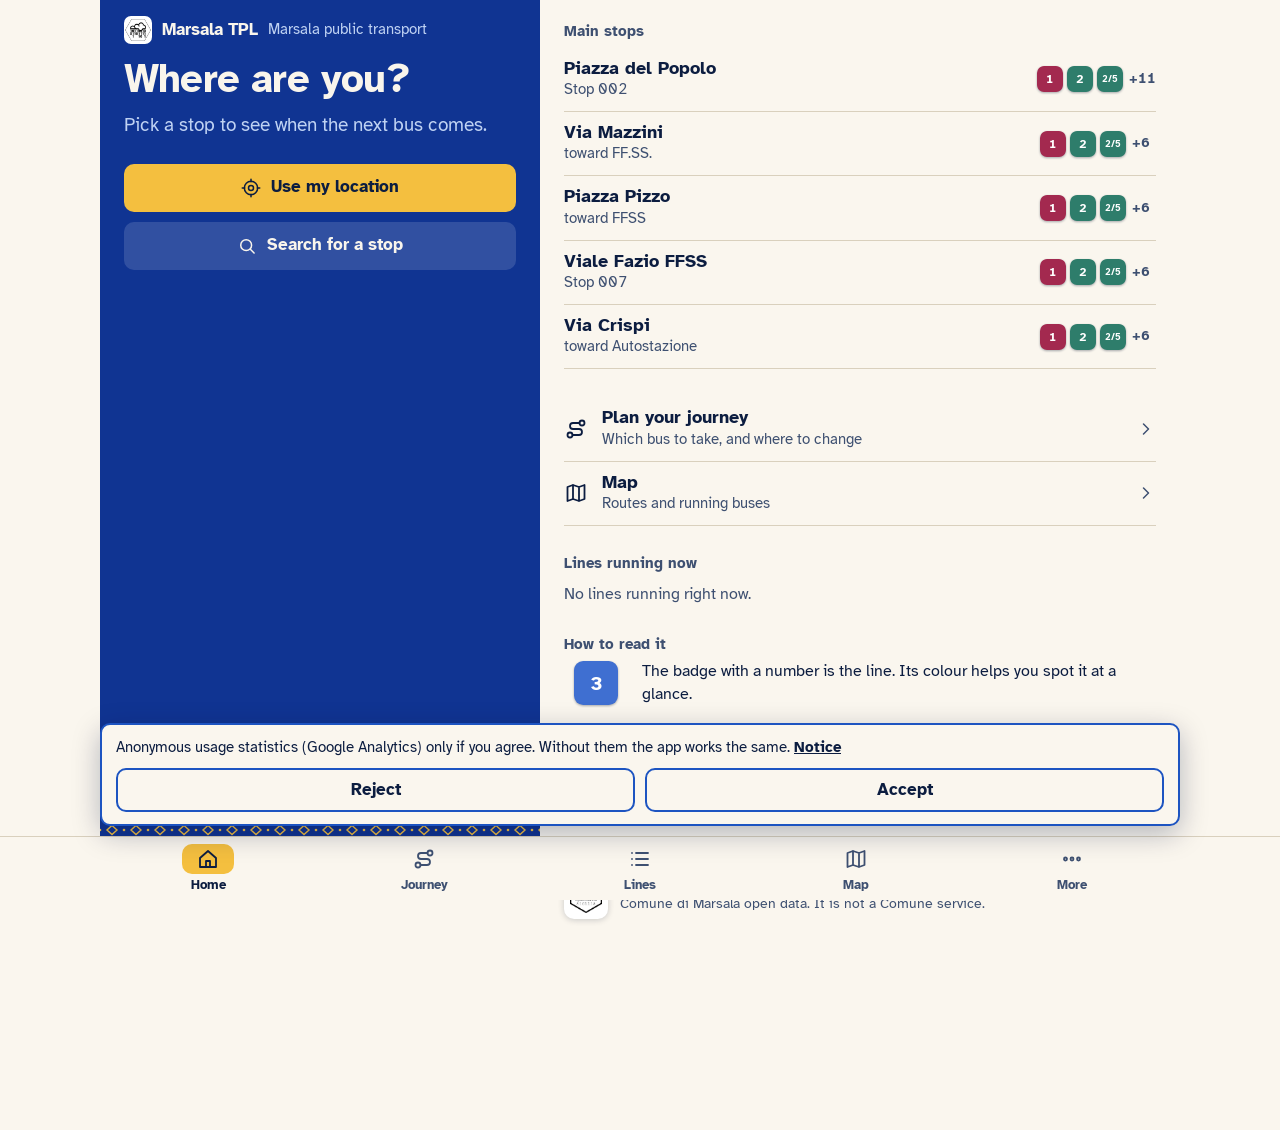
==== commit a481217c: "upgrade" ====
--- a/index.html
+++ b/index.html
@@ -12,7 +12,8 @@
 <meta property="og:site_name" content="Marsala TPL">
 <meta property="og:title" content="Marsala TPL · Quando passa il bus a Marsala?">
 <meta property="og:description" content="Orari, fermate e mappa delle linee del trasporto pubblico locale di Marsala, anche offline. App della community Open Data Sicilia.">
-<meta property="og:url" content="https://palermohub.github.io/marsala_tpl/">
+<link rel="canonical" href="https://palermohub.opendatasicilia.it/marsala_tpl.html">
+<meta property="og:url" content="https://palermohub.opendatasicilia.it/marsala_tpl.html">
 <meta property="og:image" content="https://palermohub.github.io/marsala_tpl/img/social.png">
 <meta property="og:image:width" content="1200">
 <meta property="og:image:height" content="630">
--- a/css/app.css
+++ b/css/app.css
@@ -141,6 +141,11 @@
 .brandbar { display: flex; align-items: center; gap: 10px; margin: -4px 0 14px; color: var(--on-cobalt-2); font-size: 15px; }
 .brandbar img { border-radius: var(--r-tile); flex: none; }
 .brandbar b { color: var(--on-cobalt); font-size: 17px; }
+/* embed (iframe PalermoHub): niente barre di scorrimento, la barra in basso arriva a bordo display; il pulsante del wrapper in alto a sinistra non copre il titolo */
+html.embed { scrollbar-width: none; }
+html.embed::-webkit-scrollbar, html.embed body::-webkit-scrollbar { display: none; }
+.embed .hero { padding-top: 30px; }
+.embed .map-bar { left: 60px; }
 .dir-origin { margin: 0 0 2px; font-weight: 700; color: var(--ocra); }
 .dir-origin .ico { vertical-align: -1px; }
 .hero-top { display: flex; align-items: flex-start; justify-content: space-between; gap: 12px; }
